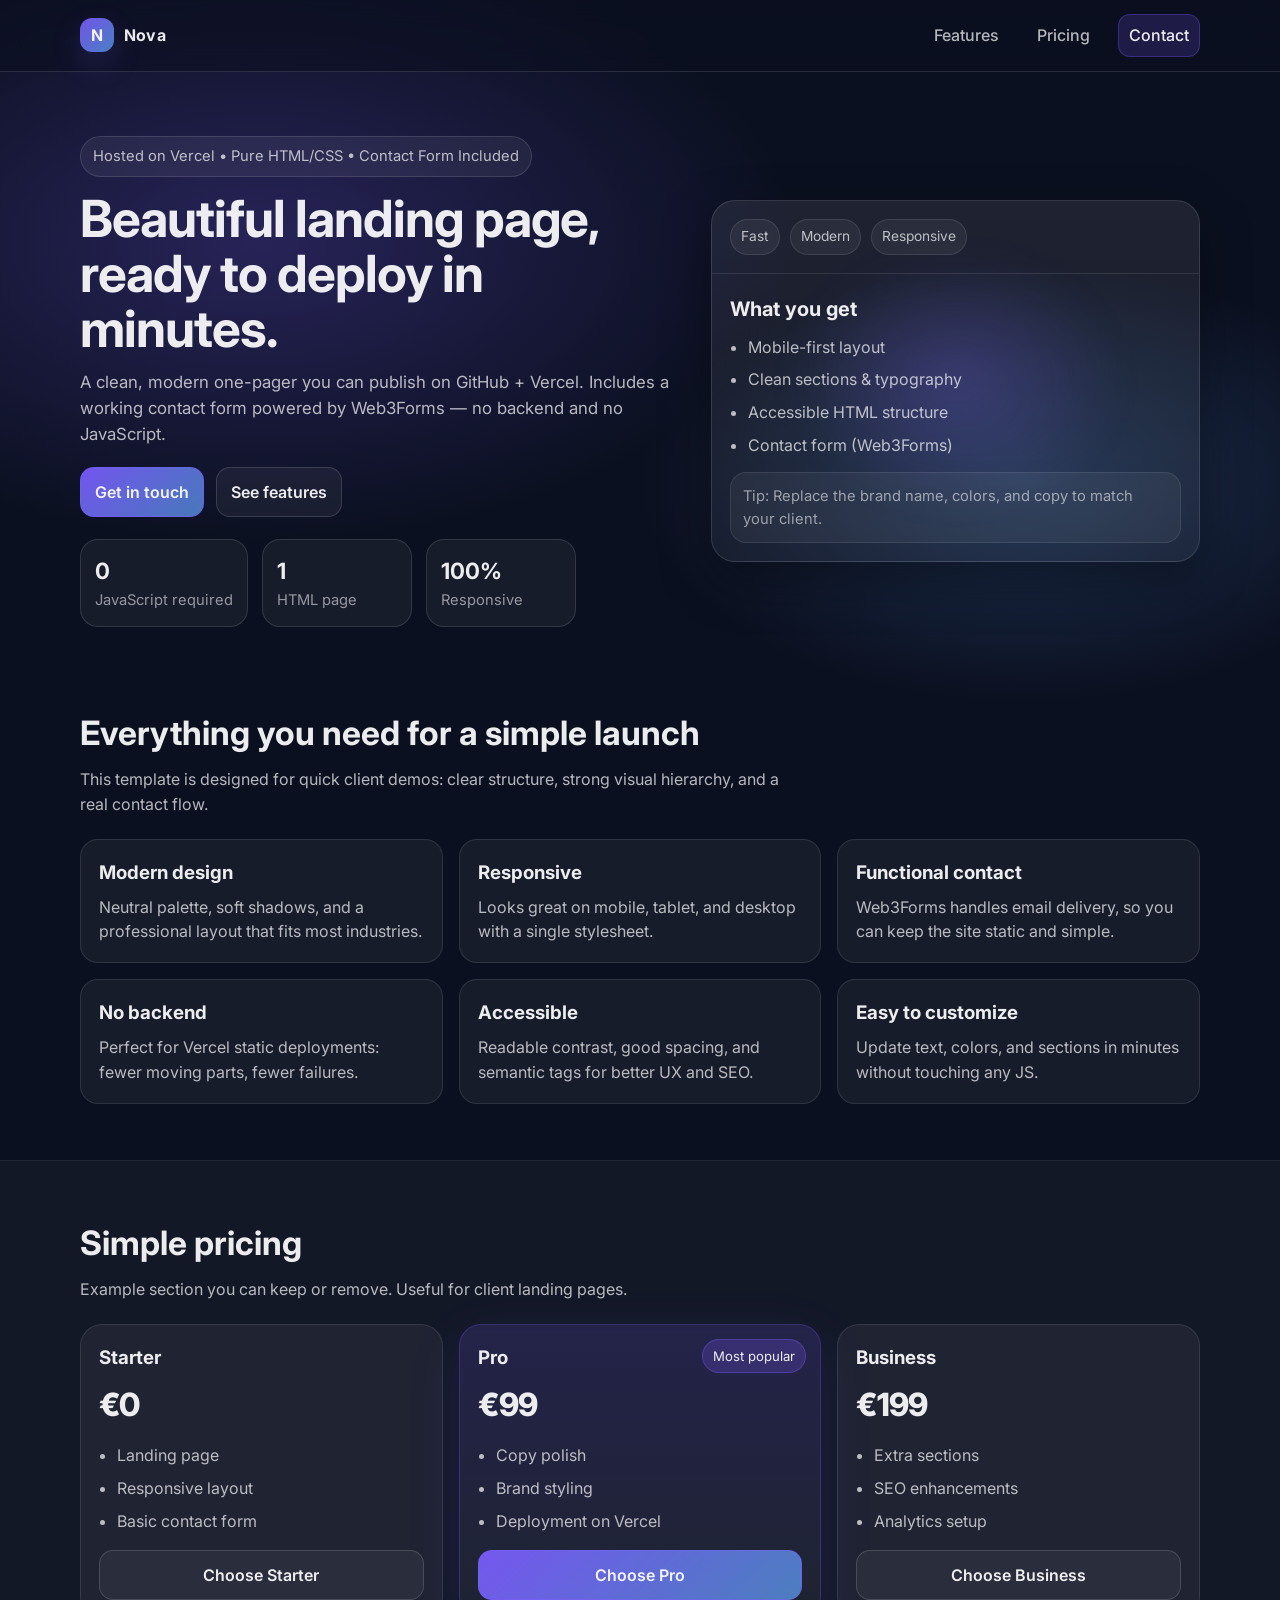
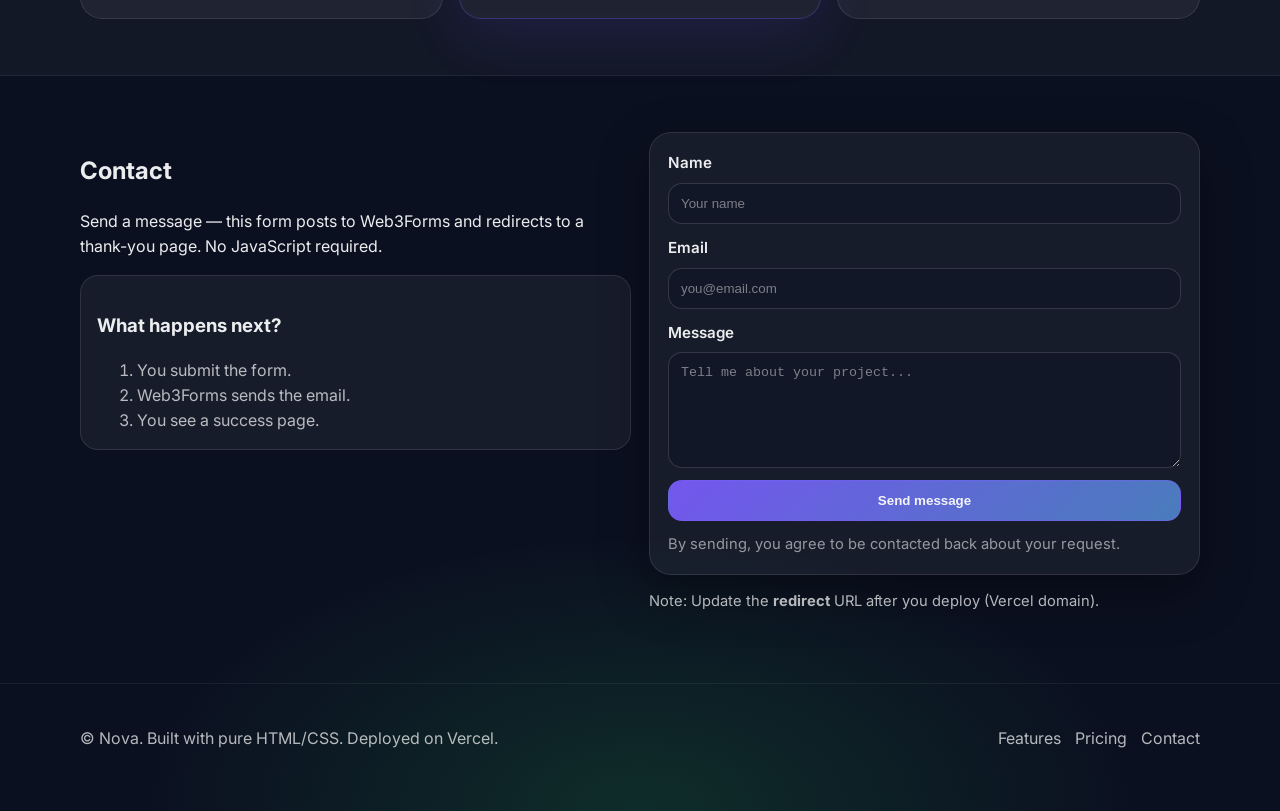
==== index.html @ f497f998 "initial commit" ====
<!doctype html>
<html lang="en">
  <head>
    <meta charset="UTF-8" />
    <meta name="viewport" content="width=device-width, initial-scale=1.0" />
    <title>Nova — Simple Landing Page</title>
    <meta
      name="description"
      content="A modern, responsive landing page hosted on Vercel with a working contact form via Web3Forms."
    />
    <link rel="preconnect" href="https://fonts.googleapis.com" />
    <link rel="preconnect" href="https://fonts.gstatic.com" crossorigin />
    <link
      href="https://fonts.googleapis.com/css2?family=Inter:wght@400;500;600;700&display=swap"
      rel="stylesheet"
    />
    <link rel="stylesheet" href="./styles.css" />
  </head>

  <body>
    <header class="header">
      <div class="container header__inner">
        <a class="brand" href="#">
          <span class="brand__mark">N</span>
          <span class="brand__name">Nova</span>
        </a>

        <nav class="nav" aria-label="Primary">
          <a href="#features">Features</a>
          <a href="#pricing">Pricing</a>
          <a href="#contact" class="nav__cta">Contact</a>
        </nav>
      </div>
    </header>

    <main>
      <!-- HERO -->
      <section class="hero">
        <div class="container hero__grid">
          <div class="hero__copy">
            <p class="badge">Hosted on Vercel • Pure HTML/CSS • Contact Form Included</p>
            <h1>Beautiful landing page, ready to deploy in minutes.</h1>
            <p class="lead">
              A clean, modern one-pager you can publish on GitHub + Vercel. Includes a
              working contact form powered by Web3Forms — no backend and no JavaScript.
            </p>

            <div class="hero__actions">
              <a class="btn btn--primary" href="#contact">Get in touch</a>
              <a class="btn btn--secondary" href="#features">See features</a>
            </div>

            <div class="hero__stats" role="list">
              <div class="stat" role="listitem">
                <div class="stat__num">0</div>
                <div class="stat__label">JavaScript required</div>
              </div>
              <div class="stat" role="listitem">
                <div class="stat__num">1</div>
                <div class="stat__label">HTML page</div>
              </div>
              <div class="stat" role="listitem">
                <div class="stat__num">100%</div>
                <div class="stat__label">Responsive</div>
              </div>
            </div>
          </div>

          <div class="hero__card" aria-label="Preview card">
            <div class="card">
              <div class="card__top">
                <div class="pill">Fast</div>
                <div class="pill">Modern</div>
                <div class="pill">Responsive</div>
              </div>

              <div class="card__body">
                <h2 class="card__title">What you get</h2>
                <ul class="checklist">
                  <li>Mobile-first layout</li>
                  <li>Clean sections & typography</li>
                  <li>Accessible HTML structure</li>
                  <li>Contact form (Web3Forms)</li>
                </ul>

                <div class="card__note">
                  Tip: Replace the brand name, colors, and copy to match your client.
                </div>
              </div>
            </div>

            <div class="glow" aria-hidden="true"></div>
          </div>
        </div>
      </section>

      <!-- FEATURES -->
      <section class="section" id="features">
        <div class="container">
          <div class="section__head">
            <h2>Everything you need for a simple launch</h2>
            <p>
              This template is designed for quick client demos: clear structure, strong
              visual hierarchy, and a real contact flow.
            </p>
          </div>

          <div class="grid grid--3">
            <article class="feature">
              <h3>Modern design</h3>
              <p>Neutral palette, soft shadows, and a professional layout that fits most industries.</p>
            </article>

            <article class="feature">
              <h3>Responsive</h3>
              <p>Looks great on mobile, tablet, and desktop with a single stylesheet.</p>
            </article>

            <article class="feature">
              <h3>Functional contact</h3>
              <p>Web3Forms handles email delivery, so you can keep the site static and simple.</p>
            </article>

            <article class="feature">
              <h3>No backend</h3>
              <p>Perfect for Vercel static deployments: fewer moving parts, fewer failures.</p>
            </article>

            <article class="feature">
              <h3>Accessible</h3>
              <p>Readable contrast, good spacing, and semantic tags for better UX and SEO.</p>
            </article>

            <article class="feature">
              <h3>Easy to customize</h3>
              <p>Update text, colors, and sections in minutes without touching any JS.</p>
            </article>
          </div>
        </div>
      </section>

      <!-- PRICING -->
      <section class="section section--alt" id="pricing">
        <div class="container">
          <div class="section__head">
            <h2>Simple pricing</h2>
            <p>Example section you can keep or remove. Useful for client landing pages.</p>
          </div>

          <div class="grid grid--3">
            <div class="price">
              <h3>Starter</h3>
              <p class="price__tag">€0</p>
              <ul class="muted-list">
                <li>Landing page</li>
                <li>Responsive layout</li>
                <li>Basic contact form</li>
              </ul>
              <a class="btn btn--secondary btn--block" href="#contact">Choose Starter</a>
            </div>

            <div class="price price--highlight">
              <div class="price__badge">Most popular</div>
              <h3>Pro</h3>
              <p class="price__tag">€99</p>
              <ul class="muted-list">
                <li>Copy polish</li>
                <li>Brand styling</li>
                <li>Deployment on Vercel</li>
              </ul>
              <a class="btn btn--primary btn--block" href="#contact">Choose Pro</a>
            </div>

            <div class="price">
              <h3>Business</h3>
              <p class="price__tag">€199</p>
              <ul class="muted-list">
                <li>Extra sections</li>
                <li>SEO enhancements</li>
                <li>Analytics setup</li>
              </ul>
              <a class="btn btn--secondary btn--block" href="#contact">Choose Business</a>
            </div>
          </div>
        </div>
      </section>

      <!-- CONTACT (WEB3FORMS) -->
      <section class="section" id="contact">
        <div class="container contact">
          <div class="contact__copy">
            <h2>Contact</h2>
            <p>
              Send a message — this form posts to Web3Forms and redirects to a thank-you page.
              No JavaScript required.
            </p>

            <div class="contact__box">
              <h3>What happens next?</h3>
              <ol class="steps">
                <li>You submit the form.</li>
                <li>Web3Forms sends the email.</li>
                <li>You see a success page.</li>
              </ol>
            </div>
          </div>

          <div class="contact__form">
            <form
              class="form"
              action="https://api.web3forms.com/submit"
              method="POST"
            >
              <!-- REQUIRED: your Web3Forms access key -->
              <input type="hidden" name="access_key" value="PASTE_YOUR_ACCESS_KEY_HERE" />

              <!-- Optional: subject and redirect -->
              <input type="hidden" name="subject" value="New message from Nova landing page" />
              <input type="hidden" name="redirect" value="https://YOUR_DOMAIN/thanks.html" />

              <!-- Anti-spam honeypot (must stay hidden) -->
              <input type="checkbox" name="botcheck" class="honeypot" tabindex="-1" autocomplete="off" />

              <div class="field">
                <label for="name">Name</label>
                <input id="name" name="name" type="text" placeholder="Your name" required />
              </div>

              <div class="field">
                <label for="email">Email</label>
                <input id="email" name="email" type="email" placeholder="you@email.com" required />
              </div>

              <div class="field">
                <label for="message">Message</label>
                <textarea id="message" name="message" rows="6" placeholder="Tell me about your project..." required></textarea>
              </div>

              <button class="btn btn--primary btn--block" type="submit">
                Send message
              </button>

              <p class="form__hint">
                By sending, you agree to be contacted back about your request.
              </p>
            </form>

            <p class="muted small">
              Note: Update the <strong>redirect</strong> URL after you deploy (Vercel domain).
            </p>
          </div>
        </div>
      </section>
    </main>

    <footer class="footer">
      <div class="container footer__inner">
        <p class="muted">© <span>Nova</span>. Built with pure HTML/CSS. Deployed on Vercel.</p>
        <div class="footer__links">
          <a href="#features">Features</a>
          <a href="#pricing">Pricing</a>
          <a href="#contact">Contact</a>
        </div>
      </div>
    </footer>
  </body>
</html>
---- styles.css ----
:root {
  --bg: #0b1020;
  --panel: rgba(255, 255, 255, 0.06);
  --panel-2: rgba(255, 255, 255, 0.08);
  --text: rgba(255, 255, 255, 0.92);
  --muted: rgba(255, 255, 255, 0.70);
  --muted-2: rgba(255, 255, 255, 0.55);
  --border: rgba(255, 255, 255, 0.12);
  --shadow: 0 18px 50px rgba(0, 0, 0, 0.35);
  --radius: 18px;

  --accent: #7c5cff;
  --accent-2: #22c55e;
  --accent-3: #60a5fa;

  --max: 1120px;
}

* { box-sizing: border-box; }
html { scroll-behavior: smooth; }
body {
  margin: 0;
  font-family: Inter, system-ui, -apple-system, Segoe UI, Roboto, Arial, sans-serif;
  background: radial-gradient(900px 500px at 20% 10%, rgba(124, 92, 255, 0.25), transparent 60%),
              radial-gradient(700px 400px at 80% 20%, rgba(96, 165, 250, 0.22), transparent 55%),
              radial-gradient(900px 500px at 50% 100%, rgba(34, 197, 94, 0.16), transparent 55%),
              var(--bg);
  color: var(--text);
  line-height: 1.55;
}

a {
  color: inherit;
  text-decoration: none;
}

.container {
  width: min(var(--max), calc(100% - 40px));
  margin: 0 auto;
}

.muted { color: var(--muted); }
.small { font-size: 0.92rem; }

/* Header */
.header {
  position: sticky;
  top: 0;
  z-index: 50;
  backdrop-filter: blur(14px);
  background: rgba(11, 16, 32, 0.55);
  border-bottom: 1px solid var(--border);
}

.header__inner {
  display: flex;
  align-items: center;
  justify-content: space-between;
  padding: 14px 0;
}

.brand {
  display: inline-flex;
  gap: 10px;
  align-items: center;
  font-weight: 700;
}

.brand__mark {
  width: 34px;
  height: 34px;
  display: grid;
  place-items: center;
  border-radius: 12px;
  background: linear-gradient(135deg, rgba(124, 92, 255, 0.9), rgba(96, 165, 250, 0.75));
  box-shadow: 0 12px 30px rgba(124, 92, 255, 0.18);
}

.brand__name { letter-spacing: 0.2px; }

.nav {
  display: flex;
  align-items: center;
  gap: 18px;
  color: var(--muted);
  font-weight: 500;
}

.nav a { padding: 8px 10px; border-radius: 12px; }
.nav a:hover { background: rgba(255,255,255,0.06); color: var(--text); }

.nav__cta {
  color: var(--text);
  background: rgba(124, 92, 255, 0.18);
  border: 1px solid rgba(124, 92, 255, 0.30);
}

/* Hero */
.hero {
  padding: 64px 0 24px;
}

.hero__grid {
  display: grid;
  grid-template-columns: 1.1fr 0.9fr;
  gap: 34px;
  align-items: center;
}

.badge {
  display: inline-flex;
  align-items: center;
  gap: 8px;
  padding: 8px 12px;
  border-radius: 999px;
  background: rgba(255, 255, 255, 0.06);
  border: 1px solid var(--border);
  color: var(--muted);
  font-size: 0.92rem;
  margin: 0 0 14px;
}

.hero h1 {
  margin: 0 0 12px;
  font-size: clamp(2.15rem, 3vw + 1rem, 3.2rem);
  letter-spacing: -0.02em;
  line-height: 1.08;
}

.lead {
  margin: 0 0 18px;
  color: var(--muted);
  font-size: 1.05rem;
  max-width: 54ch;
}

.hero__actions {
  display: flex;
  gap: 12px;
  flex-wrap: wrap;
  margin: 20px 0 22px;
}

.hero__stats {
  display: flex;
  gap: 14px;
  flex-wrap: wrap;
}

.stat {
  padding: 14px 14px;
  border-radius: var(--radius);
  background: rgba(255, 255, 255, 0.05);
  border: 1px solid var(--border);
  min-width: 150px;
}

.stat__num {
  font-size: 1.4rem;
  font-weight: 700;
}

.stat__label {
  color: var(--muted-2);
  font-size: 0.92rem;
}

/* Card */
.hero__card {
  position: relative;
}

.card {
  border-radius: 24px;
  background: linear-gradient(180deg, rgba(255,255,255,0.08), rgba(255,255,255,0.045));
  border: 1px solid rgba(255,255,255,0.12);
  box-shadow: var(--shadow);
  overflow: hidden;
}

.card__top {
  display: flex;
  gap: 10px;
  padding: 18px;
  border-bottom: 1px solid rgba(255,255,255,0.10);
}

.pill {
  font-size: 0.86rem;
  color: var(--muted);
  padding: 6px 10px;
  border-radius: 999px;
  background: rgba(255,255,255,0.06);
  border: 1px solid rgba(255,255,255,0.10);
}

.card__body { padding: 20px 18px 18px; }
.card__title { margin: 0 0 10px; font-size: 1.25rem; }

.checklist {
  margin: 0;
  padding-left: 18px;
  color: var(--muted);
}
.checklist li { margin: 8px 0; }

.card__note {
  margin-top: 14px;
  color: var(--muted-2);
  font-size: 0.92rem;
  padding: 12px 12px;
  border-radius: 16px;
  background: rgba(255,255,255,0.05);
  border: 1px solid rgba(255,255,255,0.09);
}

.glow {
  position: absolute;
  inset: -30px;
  background: radial-gradient(closest-side, rgba(124, 92, 255, 0.25), transparent 60%);
  filter: blur(18px);
  z-index: -1;
  pointer-events: none;
}

/* Sections */
.section {
  padding: 56px 0;
}

.section--alt {
  background: rgba(255,255,255,0.03);
  border-top: 1px solid rgba(255,255,255,0.06);
  border-bottom: 1px solid rgba(255,255,255,0.06);
}

.section__head {
  max-width: 70ch;
  margin-bottom: 22px;
}

.section__head h2 {
  margin: 0 0 8px;
  font-size: clamp(1.6rem, 1.2vw + 1.2rem, 2.1rem);
}

.section__head p {
  margin: 0;
  color: var(--muted);
}

.grid {
  display: grid;
  gap: 16px;
}

.grid--3 {
  grid-template-columns: repeat(3, 1fr);
}

.feature {
  padding: 18px;
  border-radius: var(--radius);
  background: rgba(255,255,255,0.05);
  border: 1px solid rgba(255,255,255,0.10);
}

.feature h3 { margin: 0 0 8px; }
.feature p { margin: 0; color: var(--muted); }

/* Pricing */
.price {
  position: relative;
  padding: 18px;
  border-radius: 22px;
  background: rgba(255,255,255,0.05);
  border: 1px solid rgba(255,255,255,0.10);
}

.price--highlight {
  background: linear-gradient(180deg, rgba(124, 92, 255, 0.16), rgba(255,255,255,0.05));
  border: 1px solid rgba(124, 92, 255, 0.28);
  box-shadow: 0 18px 55px rgba(124, 92, 255, 0.12);
}

.price__badge {
  position: absolute;
  top: 14px;
  right: 14px;
  font-size: 0.82rem;
  padding: 6px 10px;
  border-radius: 999px;
  background: rgba(124, 92, 255, 0.22);
  border: 1px solid rgba(124, 92, 255, 0.35);
  color: var(--text);
}

.price h3 { margin: 0 0 8px; }
.price__tag {
  margin: 0 0 14px;
  font-size: 2rem;
  font-weight: 800;
  letter-spacing: -0.03em;
}

.muted-list {
  margin: 0 0 16px;
  padding-left: 18px;
  color: var(--muted);
}
.muted-list li { margin: 8px 0; }

/* Contact */
.contact {
  display: grid;
  grid-template-columns: 1fr 1fr;
  gap: 18px;
  align-items: start;
}

.contact__box {
  margin-top: 14px;
  padding: 16px;
  border-radius: 18px;
  background: rgba(255,255,255,0.05);
  border: 1px solid rgba(255,255,255,0.10);
}

.steps { margin: 10px 0 0; color: var(--muted); }

.form {
  padding: 18px;
  border-radius: 22px;
  background: rgba(255,255,255,0.05);
  border: 1px solid rgba(255,255,255,0.10);
  box-shadow: var(--shadow);
}

.field { display: grid; gap: 8px; margin-bottom: 12px; }
label { font-weight: 600; font-size: 0.95rem; }

input, textarea {
  width: 100%;
  padding: 12px 12px;
  border-radius: 14px;
  border: 1px solid rgba(255,255,255,0.14);
  background: rgba(11,16,32,0.35);
  color: var(--text);
  outline: none;
}

input::placeholder, textarea::placeholder { color: rgba(255,255,255,0.45); }

input:focus, textarea:focus {
  border-color: rgba(124, 92, 255, 0.55);
  box-shadow: 0 0 0 4px rgba(124, 92, 255, 0.18);
}

.form__hint {
  margin: 12px 0 0;
  color: var(--muted-2);
  font-size: 0.92rem;
}

.honeypot { display: none !important; }

/* Buttons */
.btn {
  display: inline-flex;
  align-items: center;
  justify-content: center;
  gap: 8px;
  padding: 12px 14px;
  border-radius: 14px;
  border: 1px solid rgba(255,255,255,0.14);
  background: rgba(255,255,255,0.06);
  color: var(--text);
  font-weight: 600;
  cursor: pointer;
}

.btn:hover { background: rgba(255,255,255,0.09); }

.btn--primary {
  border: 1px solid rgba(124, 92, 255, 0.45);
  background: linear-gradient(135deg, rgba(124, 92, 255, 0.92), rgba(96, 165, 250, 0.70));
}

.btn--secondary {
  background: rgba(255,255,255,0.05);
}

.btn--block { width: 100%; }

/* Footer */
.footer {
  padding: 26px 0 44px;
  border-top: 1px solid rgba(255,255,255,0.06);
}

.footer__inner {
  display: flex;
  justify-content: space-between;
  gap: 18px;
  align-items: center;
  flex-wrap: wrap;
}

.footer__links {
  display: flex;
  gap: 14px;
  color: var(--muted);
}

.footer__links a:hover { color: var(--text); }

/* Responsive */
@media (max-width: 980px) {
  .hero__grid { grid-template-columns: 1fr; }
  .contact { grid-template-columns: 1fr; }
}

@media (max-width: 680px) {
  .nav { display: none; } /* simple for demo */
  .hero { padding-top: 44px; }
  .grid--3 { grid-template-columns: 1fr; }
  .stat { min-width: 140px; }
}
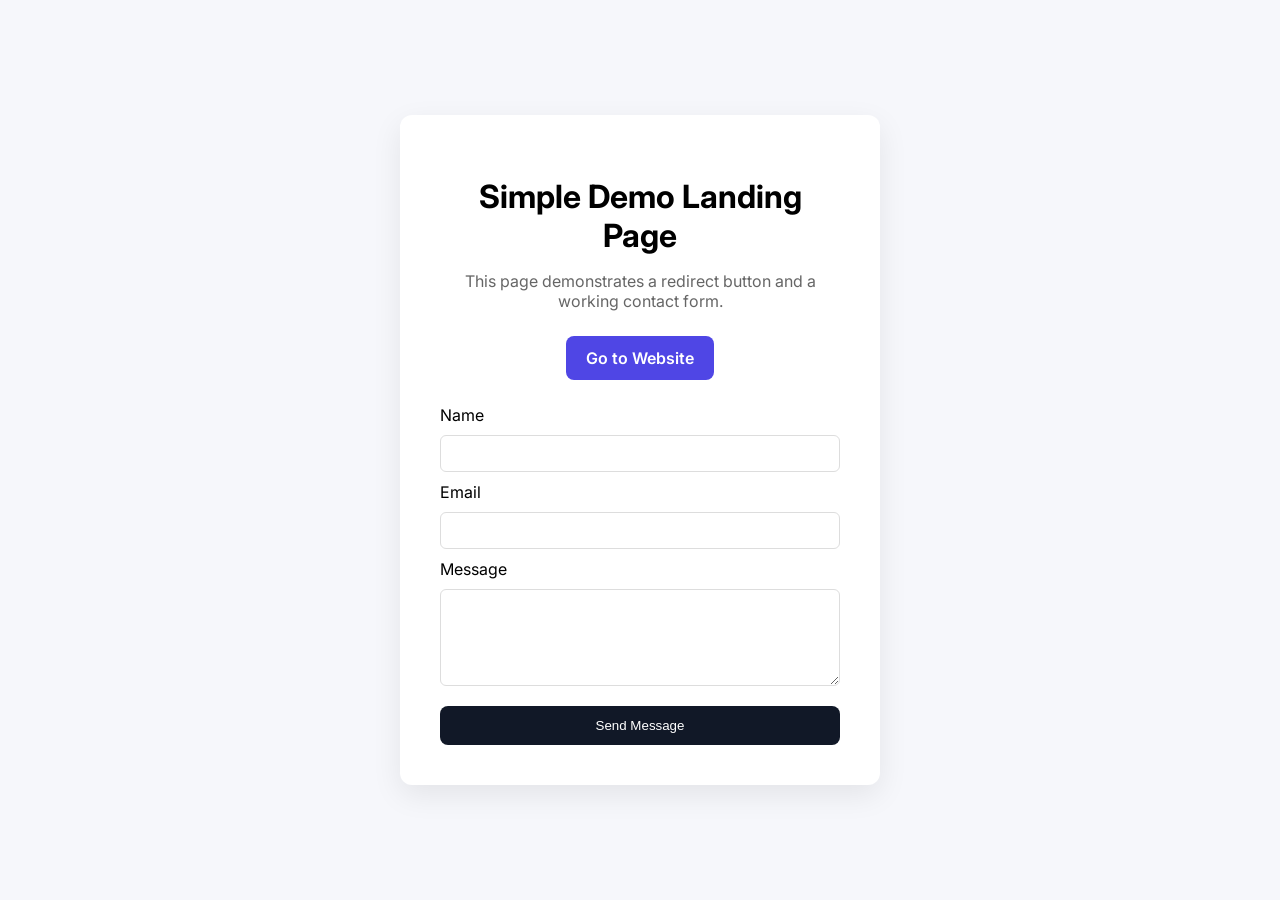
==== commit 5361d68f: "simplify and add access_key from web3forms" ====
--- a/index.html
+++ b/index.html
@@ -1,267 +1,56 @@
-<!doctype html>
+<!DOCTYPE html>
 <html lang="en">
-  <head>
-    <meta charset="UTF-8" />
-    <meta name="viewport" content="width=device-width, initial-scale=1.0" />
-    <title>Nova — Simple Landing Page</title>
-    <meta
-      name="description"
-      content="A modern, responsive landing page hosted on Vercel with a working contact form via Web3Forms."
-    />
-    <link rel="preconnect" href="https://fonts.googleapis.com" />
-    <link rel="preconnect" href="https://fonts.gstatic.com" crossorigin />
-    <link
-      href="https://fonts.googleapis.com/css2?family=Inter:wght@400;500;600;700&display=swap"
-      rel="stylesheet"
-    />
-    <link rel="stylesheet" href="./styles.css" />
-  </head>
+<head>
+<meta charset="UTF-8">
+<meta name="viewport" content="width=device-width, initial-scale=1.0">
 
-  <body>
-    <header class="header">
-      <div class="container header__inner">
-        <a class="brand" href="#">
-          <span class="brand__mark">N</span>
-          <span class="brand__name">Nova</span>
-        </a>
+<title>Simple Landing</title>
 
-        <nav class="nav" aria-label="Primary">
-          <a href="#features">Features</a>
-          <a href="#pricing">Pricing</a>
-          <a href="#contact" class="nav__cta">Contact</a>
-        </nav>
-      </div>
-    </header>
+<link rel="stylesheet" href="styles.css">
 
-    <main>
-      <!-- HERO -->
-      <section class="hero">
-        <div class="container hero__grid">
-          <div class="hero__copy">
-            <p class="badge">Hosted on Vercel • Pure HTML/CSS • Contact Form Included</p>
-            <h1>Beautiful landing page, ready to deploy in minutes.</h1>
-            <p class="lead">
-              A clean, modern one-pager you can publish on GitHub + Vercel. Includes a
-              working contact form powered by Web3Forms — no backend and no JavaScript.
-            </p>
+<link rel="preconnect" href="https://fonts.googleapis.com">
+<link rel="preconnect" href="https://fonts.gstatic.com" crossorigin>
 
-            <div class="hero__actions">
-              <a class="btn btn--primary" href="#contact">Get in touch</a>
-              <a class="btn btn--secondary" href="#features">See features</a>
-            </div>
+<link href="https://fonts.googleapis.com/css2?family=Inter:wght@400;600;700&display=swap" rel="stylesheet">
 
-            <div class="hero__stats" role="list">
-              <div class="stat" role="listitem">
-                <div class="stat__num">0</div>
-                <div class="stat__label">JavaScript required</div>
-              </div>
-              <div class="stat" role="listitem">
-                <div class="stat__num">1</div>
-                <div class="stat__label">HTML page</div>
-              </div>
-              <div class="stat" role="listitem">
-                <div class="stat__num">100%</div>
-                <div class="stat__label">Responsive</div>
-              </div>
-            </div>
-          </div>
+</head>
 
-          <div class="hero__card" aria-label="Preview card">
-            <div class="card">
-              <div class="card__top">
-                <div class="pill">Fast</div>
-                <div class="pill">Modern</div>
-                <div class="pill">Responsive</div>
-              </div>
+<body>
 
-              <div class="card__body">
-                <h2 class="card__title">What you get</h2>
-                <ul class="checklist">
-                  <li>Mobile-first layout</li>
-                  <li>Clean sections & typography</li>
-                  <li>Accessible HTML structure</li>
-                  <li>Contact form (Web3Forms)</li>
-                </ul>
+<div class="container">
 
-                <div class="card__note">
-                  Tip: Replace the brand name, colors, and copy to match your client.
-                </div>
-              </div>
-            </div>
+    <h1>Simple Demo Landing Page</h1>
+    <p class="subtitle">
+    This page demonstrates a redirect button and a working contact form.
+    </p>
 
-            <div class="glow" aria-hidden="true"></div>
-          </div>
-        </div>
-      </section>
+    <!-- Redirect Button -->
+    <a class="btn" href="https://example.com">
+    Go to Website
+    </a>
 
-      <!-- FEATURES -->
-      <section class="section" id="features">
-        <div class="container">
-          <div class="section__head">
-            <h2>Everything you need for a simple launch</h2>
-            <p>
-              This template is designed for quick client demos: clear structure, strong
-              visual hierarchy, and a real contact flow.
-            </p>
-          </div>
+    <!-- Contact Form -->
 
-          <div class="grid grid--3">
-            <article class="feature">
-              <h3>Modern design</h3>
-              <p>Neutral palette, soft shadows, and a professional layout that fits most industries.</p>
-            </article>
+    <form action="https://api.web3forms.com/submit" method="POST" class="form">
 
-            <article class="feature">
-              <h3>Responsive</h3>
-              <p>Looks great on mobile, tablet, and desktop with a single stylesheet.</p>
-            </article>
+        <input type="hidden" name="access_key" value="7cba3acc-6d19-4ae5-8bff-28f9d89d4b0d">
+        <input type="hidden" name="redirect" value="http://127.0.0.1:5500/thanks.html">
+        <input type="checkbox" name="botcheck" class="hidden">
 
-            <article class="feature">
-              <h3>Functional contact</h3>
-              <p>Web3Forms handles email delivery, so you can keep the site static and simple.</p>
-            </article>
+        <label>Name</label>
+        <input type="text" name="name" required>
 
-            <article class="feature">
-              <h3>No backend</h3>
-              <p>Perfect for Vercel static deployments: fewer moving parts, fewer failures.</p>
-            </article>
+        <label>Email</label>
+        <input type="email" name="email" required>
 
-            <article class="feature">
-              <h3>Accessible</h3>
-              <p>Readable contrast, good spacing, and semantic tags for better UX and SEO.</p>
-            </article>
+        <label>Message</label>
+        <textarea name="message" rows="5" required></textarea>
 
-            <article class="feature">
-              <h3>Easy to customize</h3>
-              <p>Update text, colors, and sections in minutes without touching any JS.</p>
-            </article>
-          </div>
-        </div>
-      </section>
+        <button type="submit">Send Message</button>
 
-      <!-- PRICING -->
-      <section class="section section--alt" id="pricing">
-        <div class="container">
-          <div class="section__head">
-            <h2>Simple pricing</h2>
-            <p>Example section you can keep or remove. Useful for client landing pages.</p>
-          </div>
+    </form>
 
-          <div class="grid grid--3">
-            <div class="price">
-              <h3>Starter</h3>
-              <p class="price__tag">€0</p>
-              <ul class="muted-list">
-                <li>Landing page</li>
-                <li>Responsive layout</li>
-                <li>Basic contact form</li>
-              </ul>
-              <a class="btn btn--secondary btn--block" href="#contact">Choose Starter</a>
-            </div>
+</div>
 
-            <div class="price price--highlight">
-              <div class="price__badge">Most popular</div>
-              <h3>Pro</h3>
-              <p class="price__tag">€99</p>
-              <ul class="muted-list">
-                <li>Copy polish</li>
-                <li>Brand styling</li>
-                <li>Deployment on Vercel</li>
-              </ul>
-              <a class="btn btn--primary btn--block" href="#contact">Choose Pro</a>
-            </div>
-
-            <div class="price">
-              <h3>Business</h3>
-              <p class="price__tag">€199</p>
-              <ul class="muted-list">
-                <li>Extra sections</li>
-                <li>SEO enhancements</li>
-                <li>Analytics setup</li>
-              </ul>
-              <a class="btn btn--secondary btn--block" href="#contact">Choose Business</a>
-            </div>
-          </div>
-        </div>
-      </section>
-
-      <!-- CONTACT (WEB3FORMS) -->
-      <section class="section" id="contact">
-        <div class="container contact">
-          <div class="contact__copy">
-            <h2>Contact</h2>
-            <p>
-              Send a message — this form posts to Web3Forms and redirects to a thank-you page.
-              No JavaScript required.
-            </p>
-
-            <div class="contact__box">
-              <h3>What happens next?</h3>
-              <ol class="steps">
-                <li>You submit the form.</li>
-                <li>Web3Forms sends the email.</li>
-                <li>You see a success page.</li>
-              </ol>
-            </div>
-          </div>
-
-          <div class="contact__form">
-            <form
-              class="form"
-              action="https://api.web3forms.com/submit"
-              method="POST"
-            >
-              <!-- REQUIRED: your Web3Forms access key -->
-              <input type="hidden" name="access_key" value="PASTE_YOUR_ACCESS_KEY_HERE" />
-
-              <!-- Optional: subject and redirect -->
-              <input type="hidden" name="subject" value="New message from Nova landing page" />
-              <input type="hidden" name="redirect" value="https://YOUR_DOMAIN/thanks.html" />
-
-              <!-- Anti-spam honeypot (must stay hidden) -->
-              <input type="checkbox" name="botcheck" class="honeypot" tabindex="-1" autocomplete="off" />
-
-              <div class="field">
-                <label for="name">Name</label>
-                <input id="name" name="name" type="text" placeholder="Your name" required />
-              </div>
-
-              <div class="field">
-                <label for="email">Email</label>
-                <input id="email" name="email" type="email" placeholder="you@email.com" required />
-              </div>
-
-              <div class="field">
-                <label for="message">Message</label>
-                <textarea id="message" name="message" rows="6" placeholder="Tell me about your project..." required></textarea>
-              </div>
-
-              <button class="btn btn--primary btn--block" type="submit">
-                Send message
-              </button>
-
-              <p class="form__hint">
-                By sending, you agree to be contacted back about your request.
-              </p>
-            </form>
-
-            <p class="muted small">
-              Note: Update the <strong>redirect</strong> URL after you deploy (Vercel domain).
-            </p>
-          </div>
-        </div>
-      </section>
-    </main>
-
-    <footer class="footer">
-      <div class="container footer__inner">
-        <p class="muted">© <span>Nova</span>. Built with pure HTML/CSS. Deployed on Vercel.</p>
-        <div class="footer__links">
-          <a href="#features">Features</a>
-          <a href="#pricing">Pricing</a>
-          <a href="#contact">Contact</a>
-        </div>
-      </div>
-    </footer>
-  </body>
+</body>
 </html>
--- a/styles.css
+++ b/styles.css
@@ -1,428 +1,73 @@
-:root {
-  --bg: #0b1020;
-  --panel: rgba(255, 255, 255, 0.06);
-  --panel-2: rgba(255, 255, 255, 0.08);
-  --text: rgba(255, 255, 255, 0.92);
-  --muted: rgba(255, 255, 255, 0.70);
-  --muted-2: rgba(255, 255, 255, 0.55);
-  --border: rgba(255, 255, 255, 0.12);
-  --shadow: 0 18px 50px rgba(0, 0, 0, 0.35);
-  --radius: 18px;
-
-  --accent: #7c5cff;
-  --accent-2: #22c55e;
-  --accent-3: #60a5fa;
-
-  --max: 1120px;
+body{
+font-family:Inter, sans-serif;
+background:#f6f7fb;
+margin:0;
+display:flex;
+align-items:center;
+justify-content:center;
+height:100vh;
 }
 
-* { box-sizing: border-box; }
-html { scroll-behavior: smooth; }
-body {
-  margin: 0;
-  font-family: Inter, system-ui, -apple-system, Segoe UI, Roboto, Arial, sans-serif;
-  background: radial-gradient(900px 500px at 20% 10%, rgba(124, 92, 255, 0.25), transparent 60%),
-              radial-gradient(700px 400px at 80% 20%, rgba(96, 165, 250, 0.22), transparent 55%),
-              radial-gradient(900px 500px at 50% 100%, rgba(34, 197, 94, 0.16), transparent 55%),
-              var(--bg);
-  color: var(--text);
-  line-height: 1.55;
+.container{
+background:white;
+padding:40px;
+border-radius:12px;
+box-shadow:0 10px 30px rgba(0,0,0,0.08);
+width:400px;
+text-align:center;
 }
 
-a {
-  color: inherit;
-  text-decoration: none;
+h1{
+margin-bottom:10px;
 }
 
-.container {
-  width: min(var(--max), calc(100% - 40px));
-  margin: 0 auto;
+.subtitle{
+color:#666;
+margin-bottom:25px;
 }
 
-.muted { color: var(--muted); }
-.small { font-size: 0.92rem; }
-
-/* Header */
-.header {
-  position: sticky;
-  top: 0;
-  z-index: 50;
-  backdrop-filter: blur(14px);
-  background: rgba(11, 16, 32, 0.55);
-  border-bottom: 1px solid var(--border);
+.btn{
+display:inline-block;
+margin-bottom:25px;
+padding:12px 20px;
+background:#4f46e5;
+color:white;
+border-radius:8px;
+text-decoration:none;
+font-weight:600;
 }
 
-.header__inner {
-  display: flex;
-  align-items: center;
-  justify-content: space-between;
-  padding: 14px 0;
+.btn:hover{
+background:#4338ca;
 }
 
-.brand {
-  display: inline-flex;
-  gap: 10px;
-  align-items: center;
-  font-weight: 700;
+.form{
+display:flex;
+flex-direction:column;
+gap:10px;
+text-align:left;
 }
 
-.brand__mark {
-  width: 34px;
-  height: 34px;
-  display: grid;
-  place-items: center;
-  border-radius: 12px;
-  background: linear-gradient(135deg, rgba(124, 92, 255, 0.9), rgba(96, 165, 250, 0.75));
-  box-shadow: 0 12px 30px rgba(124, 92, 255, 0.18);
+input, textarea{
+padding:10px;
+border:1px solid #ddd;
+border-radius:6px;
 }
 
-.brand__name { letter-spacing: 0.2px; }
-
-.nav {
-  display: flex;
-  align-items: center;
-  gap: 18px;
-  color: var(--muted);
-  font-weight: 500;
+button{
+margin-top:10px;
+padding:12px;
+background:#111827;
+color:white;
+border:none;
+border-radius:8px;
+cursor:pointer;
 }
 
-.nav a { padding: 8px 10px; border-radius: 12px; }
-.nav a:hover { background: rgba(255,255,255,0.06); color: var(--text); }
-
-.nav__cta {
-  color: var(--text);
-  background: rgba(124, 92, 255, 0.18);
-  border: 1px solid rgba(124, 92, 255, 0.30);
+button:hover{
+background:#000;
 }
 
-/* Hero */
-.hero {
-  padding: 64px 0 24px;
-}
-
-.hero__grid {
-  display: grid;
-  grid-template-columns: 1.1fr 0.9fr;
-  gap: 34px;
-  align-items: center;
-}
-
-.badge {
-  display: inline-flex;
-  align-items: center;
-  gap: 8px;
-  padding: 8px 12px;
-  border-radius: 999px;
-  background: rgba(255, 255, 255, 0.06);
-  border: 1px solid var(--border);
-  color: var(--muted);
-  font-size: 0.92rem;
-  margin: 0 0 14px;
-}
-
-.hero h1 {
-  margin: 0 0 12px;
-  font-size: clamp(2.15rem, 3vw + 1rem, 3.2rem);
-  letter-spacing: -0.02em;
-  line-height: 1.08;
-}
-
-.lead {
-  margin: 0 0 18px;
-  color: var(--muted);
-  font-size: 1.05rem;
-  max-width: 54ch;
-}
-
-.hero__actions {
-  display: flex;
-  gap: 12px;
-  flex-wrap: wrap;
-  margin: 20px 0 22px;
-}
-
-.hero__stats {
-  display: flex;
-  gap: 14px;
-  flex-wrap: wrap;
-}
-
-.stat {
-  padding: 14px 14px;
-  border-radius: var(--radius);
-  background: rgba(255, 255, 255, 0.05);
-  border: 1px solid var(--border);
-  min-width: 150px;
-}
-
-.stat__num {
-  font-size: 1.4rem;
-  font-weight: 700;
-}
-
-.stat__label {
-  color: var(--muted-2);
-  font-size: 0.92rem;
-}
-
-/* Card */
-.hero__card {
-  position: relative;
-}
-
-.card {
-  border-radius: 24px;
-  background: linear-gradient(180deg, rgba(255,255,255,0.08), rgba(255,255,255,0.045));
-  border: 1px solid rgba(255,255,255,0.12);
-  box-shadow: var(--shadow);
-  overflow: hidden;
-}
-
-.card__top {
-  display: flex;
-  gap: 10px;
-  padding: 18px;
-  border-bottom: 1px solid rgba(255,255,255,0.10);
-}
-
-.pill {
-  font-size: 0.86rem;
-  color: var(--muted);
-  padding: 6px 10px;
-  border-radius: 999px;
-  background: rgba(255,255,255,0.06);
-  border: 1px solid rgba(255,255,255,0.10);
-}
-
-.card__body { padding: 20px 18px 18px; }
-.card__title { margin: 0 0 10px; font-size: 1.25rem; }
-
-.checklist {
-  margin: 0;
-  padding-left: 18px;
-  color: var(--muted);
-}
-.checklist li { margin: 8px 0; }
-
-.card__note {
-  margin-top: 14px;
-  color: var(--muted-2);
-  font-size: 0.92rem;
-  padding: 12px 12px;
-  border-radius: 16px;
-  background: rgba(255,255,255,0.05);
-  border: 1px solid rgba(255,255,255,0.09);
-}
-
-.glow {
-  position: absolute;
-  inset: -30px;
-  background: radial-gradient(closest-side, rgba(124, 92, 255, 0.25), transparent 60%);
-  filter: blur(18px);
-  z-index: -1;
-  pointer-events: none;
-}
-
-/* Sections */
-.section {
-  padding: 56px 0;
-}
-
-.section--alt {
-  background: rgba(255,255,255,0.03);
-  border-top: 1px solid rgba(255,255,255,0.06);
-  border-bottom: 1px solid rgba(255,255,255,0.06);
-}
-
-.section__head {
-  max-width: 70ch;
-  margin-bottom: 22px;
-}
-
-.section__head h2 {
-  margin: 0 0 8px;
-  font-size: clamp(1.6rem, 1.2vw + 1.2rem, 2.1rem);
-}
-
-.section__head p {
-  margin: 0;
-  color: var(--muted);
-}
-
-.grid {
-  display: grid;
-  gap: 16px;
-}
-
-.grid--3 {
-  grid-template-columns: repeat(3, 1fr);
-}
-
-.feature {
-  padding: 18px;
-  border-radius: var(--radius);
-  background: rgba(255,255,255,0.05);
-  border: 1px solid rgba(255,255,255,0.10);
-}
-
-.feature h3 { margin: 0 0 8px; }
-.feature p { margin: 0; color: var(--muted); }
-
-/* Pricing */
-.price {
-  position: relative;
-  padding: 18px;
-  border-radius: 22px;
-  background: rgba(255,255,255,0.05);
-  border: 1px solid rgba(255,255,255,0.10);
-}
-
-.price--highlight {
-  background: linear-gradient(180deg, rgba(124, 92, 255, 0.16), rgba(255,255,255,0.05));
-  border: 1px solid rgba(124, 92, 255, 0.28);
-  box-shadow: 0 18px 55px rgba(124, 92, 255, 0.12);
-}
-
-.price__badge {
-  position: absolute;
-  top: 14px;
-  right: 14px;
-  font-size: 0.82rem;
-  padding: 6px 10px;
-  border-radius: 999px;
-  background: rgba(124, 92, 255, 0.22);
-  border: 1px solid rgba(124, 92, 255, 0.35);
-  color: var(--text);
-}
-
-.price h3 { margin: 0 0 8px; }
-.price__tag {
-  margin: 0 0 14px;
-  font-size: 2rem;
-  font-weight: 800;
-  letter-spacing: -0.03em;
-}
-
-.muted-list {
-  margin: 0 0 16px;
-  padding-left: 18px;
-  color: var(--muted);
-}
-.muted-list li { margin: 8px 0; }
-
-/* Contact */
-.contact {
-  display: grid;
-  grid-template-columns: 1fr 1fr;
-  gap: 18px;
-  align-items: start;
-}
-
-.contact__box {
-  margin-top: 14px;
-  padding: 16px;
-  border-radius: 18px;
-  background: rgba(255,255,255,0.05);
-  border: 1px solid rgba(255,255,255,0.10);
-}
-
-.steps { margin: 10px 0 0; color: var(--muted); }
-
-.form {
-  padding: 18px;
-  border-radius: 22px;
-  background: rgba(255,255,255,0.05);
-  border: 1px solid rgba(255,255,255,0.10);
-  box-shadow: var(--shadow);
-}
-
-.field { display: grid; gap: 8px; margin-bottom: 12px; }
-label { font-weight: 600; font-size: 0.95rem; }
-
-input, textarea {
-  width: 100%;
-  padding: 12px 12px;
-  border-radius: 14px;
-  border: 1px solid rgba(255,255,255,0.14);
-  background: rgba(11,16,32,0.35);
-  color: var(--text);
-  outline: none;
-}
-
-input::placeholder, textarea::placeholder { color: rgba(255,255,255,0.45); }
-
-input:focus, textarea:focus {
-  border-color: rgba(124, 92, 255, 0.55);
-  box-shadow: 0 0 0 4px rgba(124, 92, 255, 0.18);
-}
-
-.form__hint {
-  margin: 12px 0 0;
-  color: var(--muted-2);
-  font-size: 0.92rem;
-}
-
-.honeypot { display: none !important; }
-
-/* Buttons */
-.btn {
-  display: inline-flex;
-  align-items: center;
-  justify-content: center;
-  gap: 8px;
-  padding: 12px 14px;
-  border-radius: 14px;
-  border: 1px solid rgba(255,255,255,0.14);
-  background: rgba(255,255,255,0.06);
-  color: var(--text);
-  font-weight: 600;
-  cursor: pointer;
-}
-
-.btn:hover { background: rgba(255,255,255,0.09); }
-
-.btn--primary {
-  border: 1px solid rgba(124, 92, 255, 0.45);
-  background: linear-gradient(135deg, rgba(124, 92, 255, 0.92), rgba(96, 165, 250, 0.70));
-}
-
-.btn--secondary {
-  background: rgba(255,255,255,0.05);
-}
-
-.btn--block { width: 100%; }
-
-/* Footer */
-.footer {
-  padding: 26px 0 44px;
-  border-top: 1px solid rgba(255,255,255,0.06);
-}
-
-.footer__inner {
-  display: flex;
-  justify-content: space-between;
-  gap: 18px;
-  align-items: center;
-  flex-wrap: wrap;
-}
-
-.footer__links {
-  display: flex;
-  gap: 14px;
-  color: var(--muted);
-}
-
-.footer__links a:hover { color: var(--text); }
-
-/* Responsive */
-@media (max-width: 980px) {
-  .hero__grid { grid-template-columns: 1fr; }
-  .contact { grid-template-columns: 1fr; }
-}
-
-@media (max-width: 680px) {
-  .nav { display: none; } /* simple for demo */
-  .hero { padding-top: 44px; }
-  .grid--3 { grid-template-columns: 1fr; }
-  .stat { min-width: 140px; }
+.hidden{
+display:none;
 }
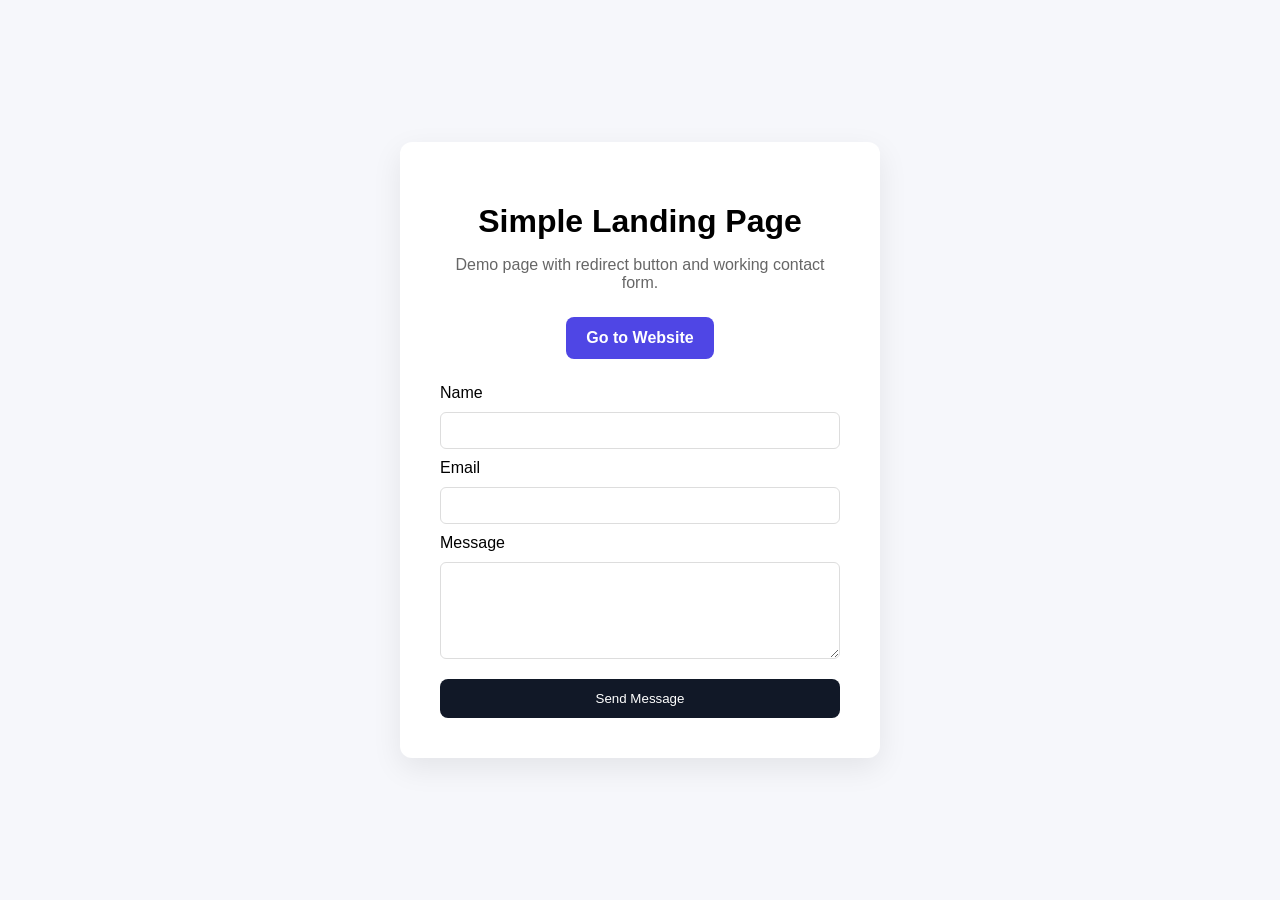
==== commit 086f68ac: "hide access in js file to avoid abuse" ====
--- a/index.html
+++ b/index.html
@@ -1,17 +1,13 @@
 <!DOCTYPE html>
-<html lang="en">
+<html>
 <head>
+
 <meta charset="UTF-8">
 <meta name="viewport" content="width=device-width, initial-scale=1.0">
 
-<title>Simple Landing</title>
+<title>Landing Page</title>
 
 <link rel="stylesheet" href="styles.css">
-
-<link rel="preconnect" href="https://fonts.googleapis.com">
-<link rel="preconnect" href="https://fonts.gstatic.com" crossorigin>
-
-<link href="https://fonts.googleapis.com/css2?family=Inter:wght@400;600;700&display=swap" rel="stylesheet">
 
 </head>
 
@@ -19,38 +15,36 @@
 
 <div class="container">
 
-    <h1>Simple Demo Landing Page</h1>
-    <p class="subtitle">
-    This page demonstrates a redirect button and a working contact form.
-    </p>
+<h1>Simple Landing Page</h1>
 
-    <!-- Redirect Button -->
-    <a class="btn" href="https://example.com">
-    Go to Website
-    </a>
+<p class="subtitle">
+Demo page with redirect button and working contact form.
+</p>
 
-    <!-- Contact Form -->
+<a id="redirect-btn" class="btn">
+Go to Website
+</a>
 
-    <form action="https://api.web3forms.com/submit" method="POST" class="form">
+<form id="contact-form" class="form">
 
-        <input type="hidden" name="access_key" value="7cba3acc-6d19-4ae5-8bff-28f9d89d4b0d">
-        <input type="hidden" name="redirect" value="http://127.0.0.1:5500/thanks.html">
-        <input type="checkbox" name="botcheck" class="hidden">
+<label>Name</label>
+<input type="text" name="name" required>
 
-        <label>Name</label>
-        <input type="text" name="name" required>
+<label>Email</label>
+<input type="email" name="email" required>
 
-        <label>Email</label>
-        <input type="email" name="email" required>
+<label>Message</label>
+<textarea name="message" rows="5" required></textarea>
 
-        <label>Message</label>
-        <textarea name="message" rows="5" required></textarea>
+<button type="submit">
+Send Message
+</button>
 
-        <button type="submit">Send Message</button>
-
-    </form>
+</form>
 
 </div>
 
+<script src="script.js"></script>
+
 </body>
 </html>
